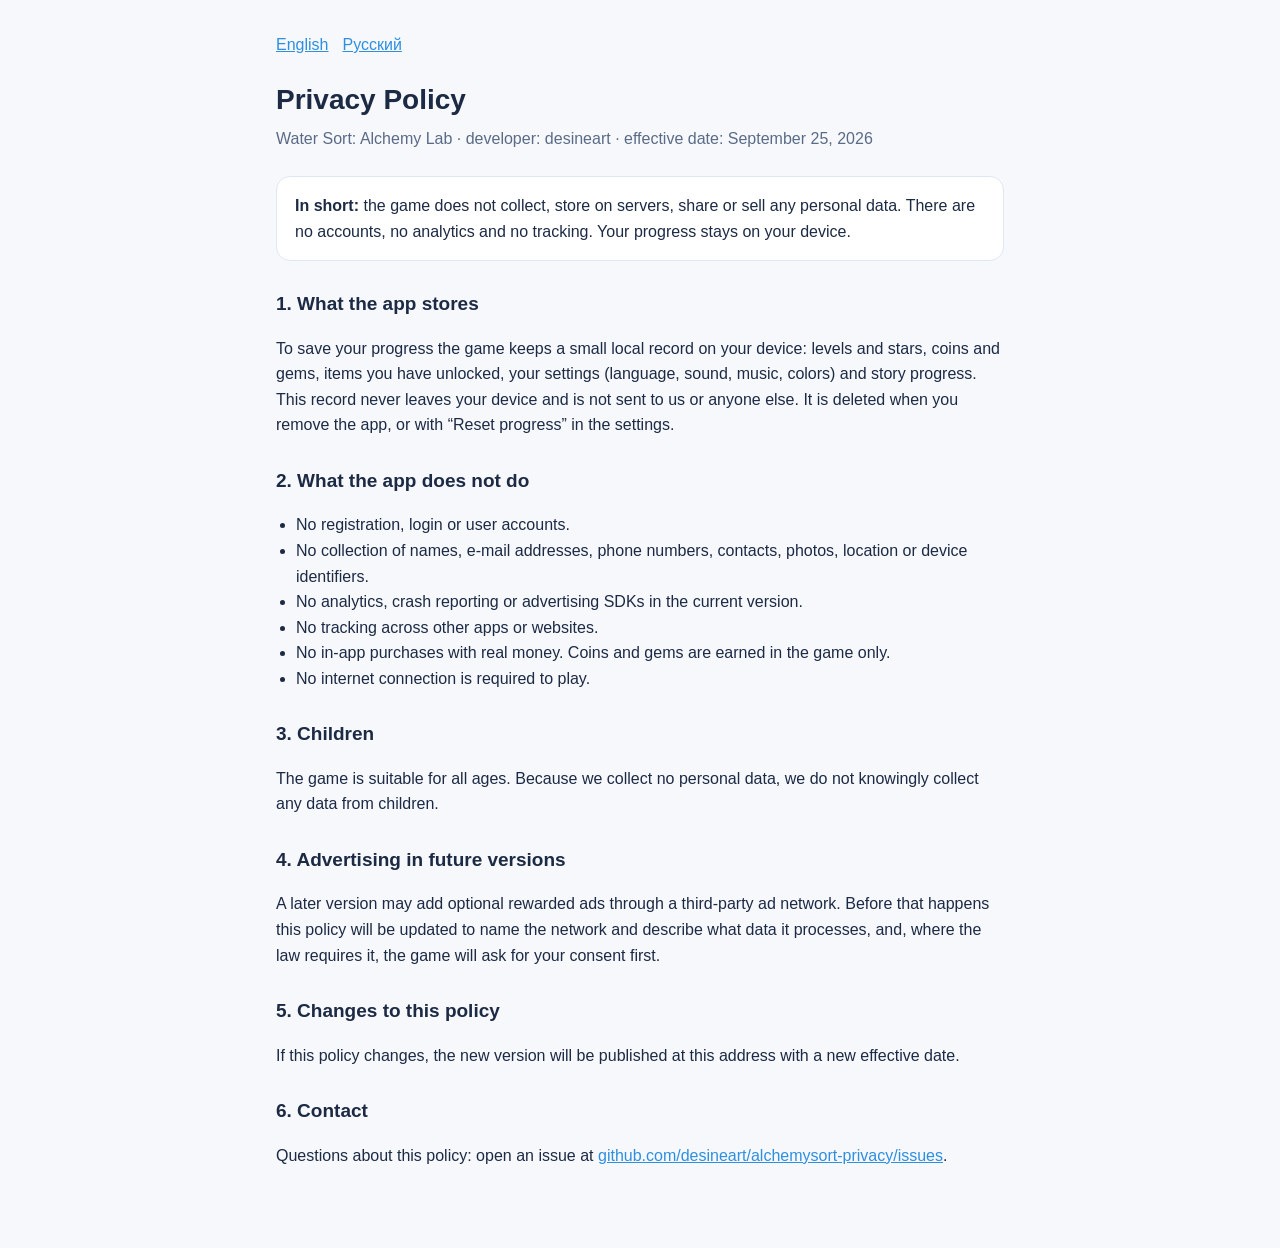
==== index.html @ b8a8c8f4 "Privacy policy: Water Sort: Alchemy Lab (EN, RU)" ====
<!doctype html>
<html lang="en">
<head>
<meta charset="utf-8">
<meta name="viewport" content="width=device-width,initial-scale=1">
<title>Privacy Policy — Water Sort: Alchemy Lab</title>
<link rel="stylesheet" href="style.css">
</head>
<body><main>
<nav><a href="index.html">English</a><a href="ru.html">Русский</a></nav>
<h1>Privacy Policy</h1>
<p class="meta">Water Sort: Alchemy Lab · developer: desineart · effective date: September 25, 2026</p>

<div class="card"><strong>In short:</strong> the game does not collect, store on servers, share or sell any personal data. There are no accounts, no analytics and no tracking. Your progress stays on your device.</div>

<h2>1. What the app stores</h2>
<p>To save your progress the game keeps a small local record on your device: levels and stars, coins and gems, items you have unlocked, your settings (language, sound, music, colors) and story progress. This record never leaves your device and is not sent to us or anyone else. It is deleted when you remove the app, or with “Reset progress” in the settings.</p>

<h2>2. What the app does not do</h2>
<ul>
<li>No registration, login or user accounts.</li>
<li>No collection of names, e‑mail addresses, phone numbers, contacts, photos, location or device identifiers.</li>
<li>No analytics, crash reporting or advertising SDKs in the current version.</li>
<li>No tracking across other apps or websites.</li>
<li>No in‑app purchases with real money. Coins and gems are earned in the game only.</li>
<li>No internet connection is required to play.</li>
</ul>

<h2>3. Children</h2>
<p>The game is suitable for all ages. Because we collect no personal data, we do not knowingly collect any data from children.</p>

<h2>4. Advertising in future versions</h2>
<p>A later version may add optional rewarded ads through a third‑party ad network. Before that happens this policy will be updated to name the network and describe what data it processes, and, where the law requires it, the game will ask for your consent first.</p>

<h2>5. Changes to this policy</h2>
<p>If this policy changes, the new version will be published at this address with a new effective date.</p>

<h2>6. Contact</h2>
<p>Questions about this policy: open an issue at <a href="https://github.com/desineart/alchemysort-privacy/issues">github.com/desineart/alchemysort-privacy/issues</a>.</p>
</main></body>
</html>
---- style.css ----
:root{--bg:#f6f8fc;--fg:#1d2a44;--dim:#5b6b86;--card:#fff;--line:#dfe7f3;--accent:#2e8fe0}
@media (prefers-color-scheme:dark){:root{--bg:#0f1628;--fg:#e8eefb;--dim:#a2b0c8;--card:#172238;--line:#27344f;--accent:#6fc8ff}}
*{box-sizing:border-box}body{margin:0;background:var(--bg);color:var(--fg);font:16px/1.6 -apple-system,BlinkMacSystemFont,"Segoe UI",Roboto,sans-serif}
main{max-width:760px;margin:0 auto;padding:32px 16px 64px}h1{font-size:28px;margin:0 0 4px}h2{font-size:19px;margin:28px 0 8px}
.meta{color:var(--dim);margin:0 0 24px}.card{background:var(--card);border:1px solid var(--line);border-radius:14px;padding:16px 18px;margin:16px 0}
a{color:var(--accent)}nav{margin-bottom:20px}nav a{margin-right:14px}ul{padding-left:20px}
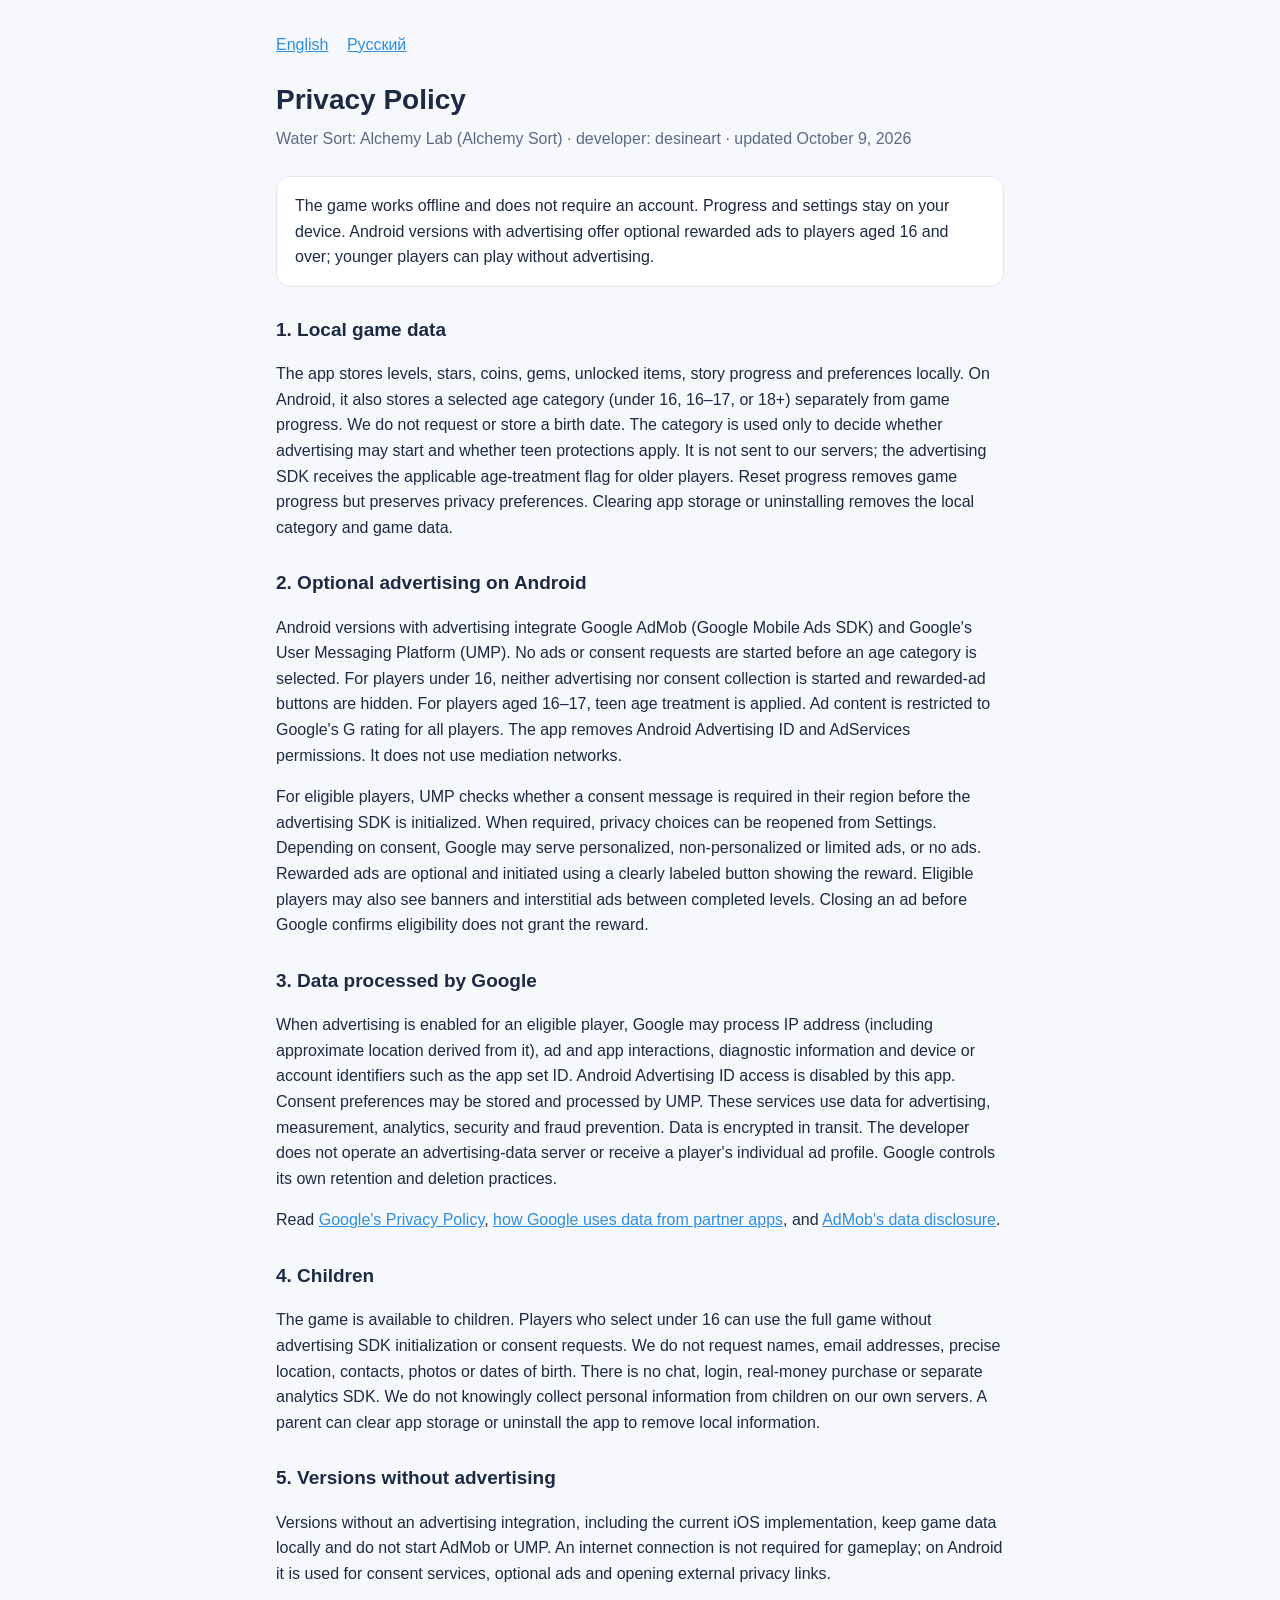
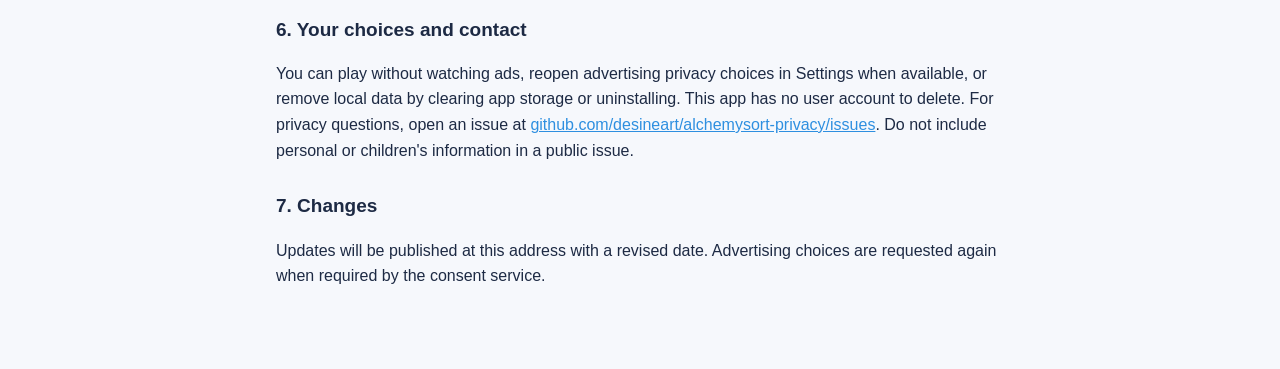
==== commit 8fb14694: "Describe Android ads, age screening and privacy choices" ====
--- a/index.html
+++ b/index.html
@@ -1,41 +1,21 @@
 <!doctype html>
-<html lang="en">
-<head>
-<meta charset="utf-8">
-<meta name="viewport" content="width=device-width,initial-scale=1">
-<title>Privacy Policy — Water Sort: Alchemy Lab</title>
-<link rel="stylesheet" href="style.css">
-</head>
-<body><main>
-<nav><a href="index.html">English</a><a href="ru.html">Русский</a></nav>
+<html lang="en"><head><meta charset="utf-8"><meta name="viewport" content="width=device-width,initial-scale=1"><title>Privacy Policy — Alchemy Sort</title><link rel="stylesheet" href="style.css"></head><body><main><nav><a href="index.html">English</a> <a href="ru.html">Русский</a></nav>
 <h1>Privacy Policy</h1>
-<p class="meta">Water Sort: Alchemy Lab · developer: desineart · effective date: September 25, 2026</p>
-
-<div class="card"><strong>In short:</strong> the game does not collect, store on servers, share or sell any personal data. There are no accounts, no analytics and no tracking. Your progress stays on your device.</div>
-
-<h2>1. What the app stores</h2>
-<p>To save your progress the game keeps a small local record on your device: levels and stars, coins and gems, items you have unlocked, your settings (language, sound, music, colors) and story progress. This record never leaves your device and is not sent to us or anyone else. It is deleted when you remove the app, or with “Reset progress” in the settings.</p>
-
-<h2>2. What the app does not do</h2>
-<ul>
-<li>No registration, login or user accounts.</li>
-<li>No collection of names, e‑mail addresses, phone numbers, contacts, photos, location or device identifiers.</li>
-<li>No analytics, crash reporting or advertising SDKs in the current version.</li>
-<li>No tracking across other apps or websites.</li>
-<li>No in‑app purchases with real money. Coins and gems are earned in the game only.</li>
-<li>No internet connection is required to play.</li>
-</ul>
-
-<h2>3. Children</h2>
-<p>The game is suitable for all ages. Because we collect no personal data, we do not knowingly collect any data from children.</p>
-
-<h2>4. Advertising in future versions</h2>
-<p>A later version may add optional rewarded ads through a third‑party ad network. Before that happens this policy will be updated to name the network and describe what data it processes, and, where the law requires it, the game will ask for your consent first.</p>
-
-<h2>5. Changes to this policy</h2>
-<p>If this policy changes, the new version will be published at this address with a new effective date.</p>
-
-<h2>6. Contact</h2>
-<p>Questions about this policy: open an issue at <a href="https://github.com/desineart/alchemysort-privacy/issues">github.com/desineart/alchemysort-privacy/issues</a>.</p>
-</main></body>
-</html>
+<p class="meta">Water Sort: Alchemy Lab (Alchemy Sort) · developer: desineart · updated October 9, 2026</p>
+<div class="card">The game works offline and does not require an account. Progress and settings stay on your device. Android versions with advertising offer optional rewarded ads to players aged 16 and over; younger players can play without advertising.</div>
+<h2>1. Local game data</h2>
+<p>The app stores levels, stars, coins, gems, unlocked items, story progress and preferences locally. On Android, it also stores a selected age category (under 16, 16–17, or 18+) separately from game progress. We do not request or store a birth date. The category is used only to decide whether advertising may start and whether teen protections apply. It is not sent to our servers; the advertising SDK receives the applicable age-treatment flag for older players. Reset progress removes game progress but preserves privacy preferences. Clearing app storage or uninstalling removes the local category and game data.</p>
+<h2>2. Optional advertising on Android</h2>
+<p>Android versions with advertising integrate Google AdMob (Google Mobile Ads SDK) and Google's User Messaging Platform (UMP). No ads or consent requests are started before an age category is selected. For players under 16, neither advertising nor consent collection is started and rewarded-ad buttons are hidden. For players aged 16–17, teen age treatment is applied. Ad content is restricted to Google's G rating for all players. The app removes Android Advertising ID and AdServices permissions. It does not use mediation networks.</p>
+<p>For eligible players, UMP checks whether a consent message is required in their region before the advertising SDK is initialized. When required, privacy choices can be reopened from Settings. Depending on consent, Google may serve personalized, non-personalized or limited ads, or no ads. Rewarded ads are optional and initiated using a clearly labeled button showing the reward. Eligible players may also see banners and interstitial ads between completed levels. Closing an ad before Google confirms eligibility does not grant the reward.</p>
+<h2>3. Data processed by Google</h2>
+<p>When advertising is enabled for an eligible player, Google may process IP address (including approximate location derived from it), ad and app interactions, diagnostic information and device or account identifiers such as the app set ID. Android Advertising ID access is disabled by this app. Consent preferences may be stored and processed by UMP. These services use data for advertising, measurement, analytics, security and fraud prevention. Data is encrypted in transit. The developer does not operate an advertising-data server or receive a player's individual ad profile. Google controls its own retention and deletion practices.</p>
+<p>Read <a href="https://policies.google.com/privacy">Google's Privacy Policy</a>, <a href="https://policies.google.com/technologies/partner-sites">how Google uses data from partner apps</a>, and <a href="https://developers.google.com/admob/android/privacy/play-data-disclosure">AdMob's data disclosure</a>.</p>
+<h2>4. Children</h2>
+<p>The game is available to children. Players who select under 16 can use the full game without advertising SDK initialization or consent requests. We do not request names, email addresses, precise location, contacts, photos or dates of birth. There is no chat, login, real-money purchase or separate analytics SDK. We do not knowingly collect personal information from children on our own servers. A parent can clear app storage or uninstall the app to remove local information.</p>
+<h2>5. Versions without advertising</h2>
+<p>Versions without an advertising integration, including the current iOS implementation, keep game data locally and do not start AdMob or UMP. An internet connection is not required for gameplay; on Android it is used for consent services, optional ads and opening external privacy links.</p>
+<h2>6. Your choices and contact</h2>
+<p>You can play without watching ads, reopen advertising privacy choices in Settings when available, or remove local data by clearing app storage or uninstalling. This app has no user account to delete. For privacy questions, open an issue at <a href="https://github.com/desineart/alchemysort-privacy/issues">github.com/desineart/alchemysort-privacy/issues</a>. Do not include personal or children's information in a public issue.</p>
+<h2>7. Changes</h2><p>Updates will be published at this address with a revised date. Advertising choices are requested again when required by the consent service.</p>
+</main></body></html>
